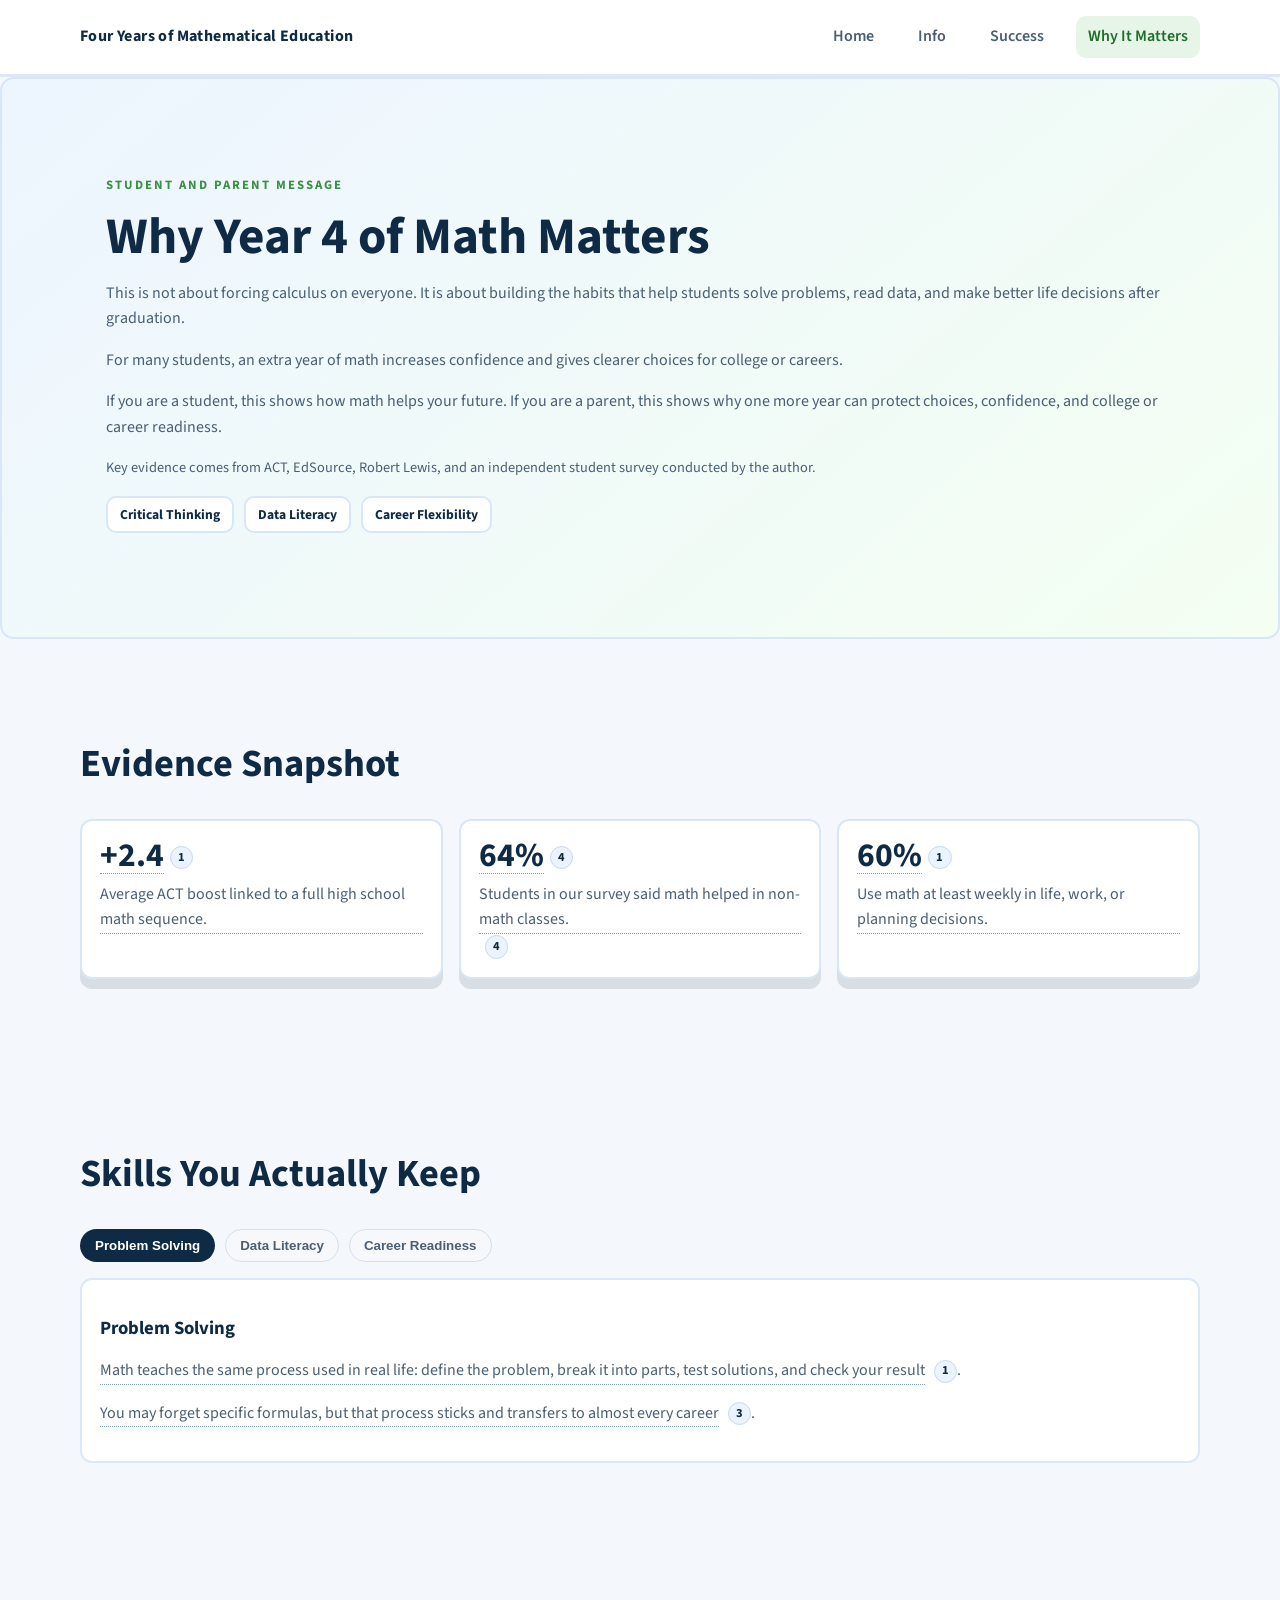
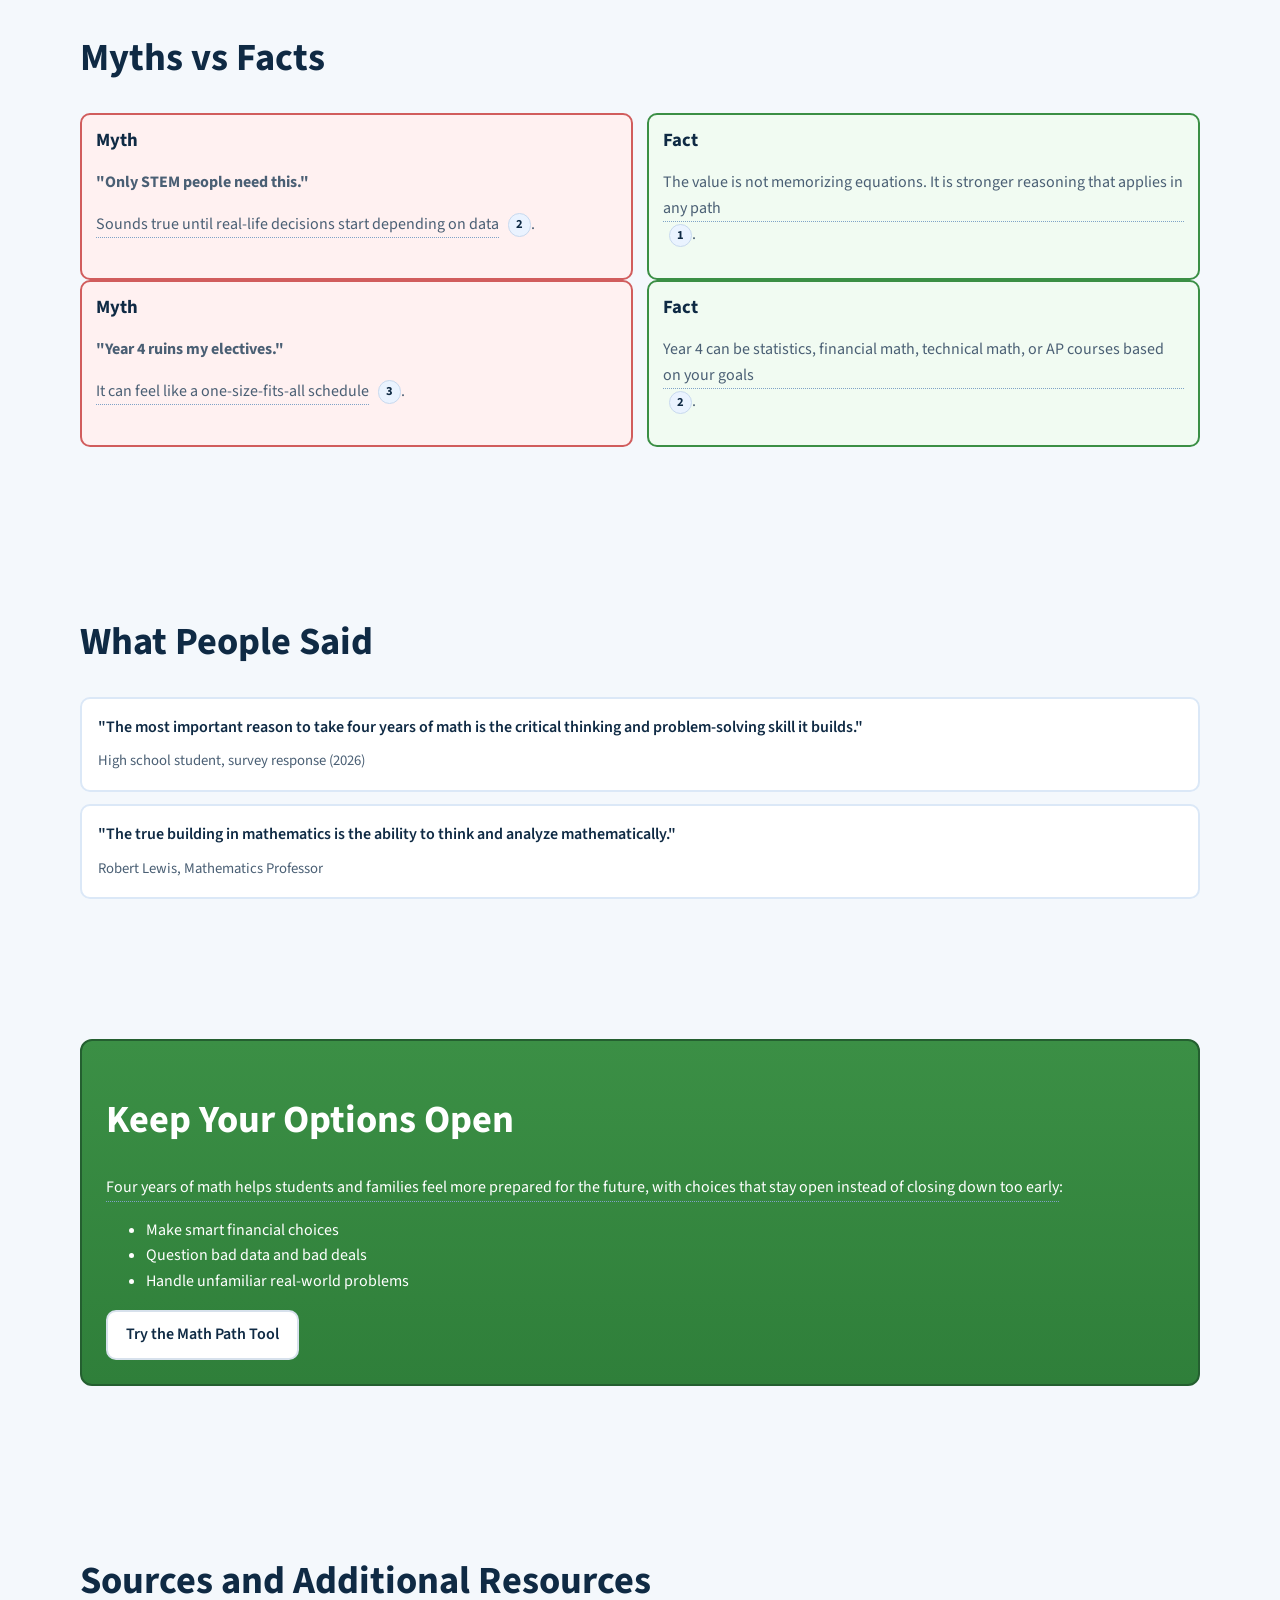
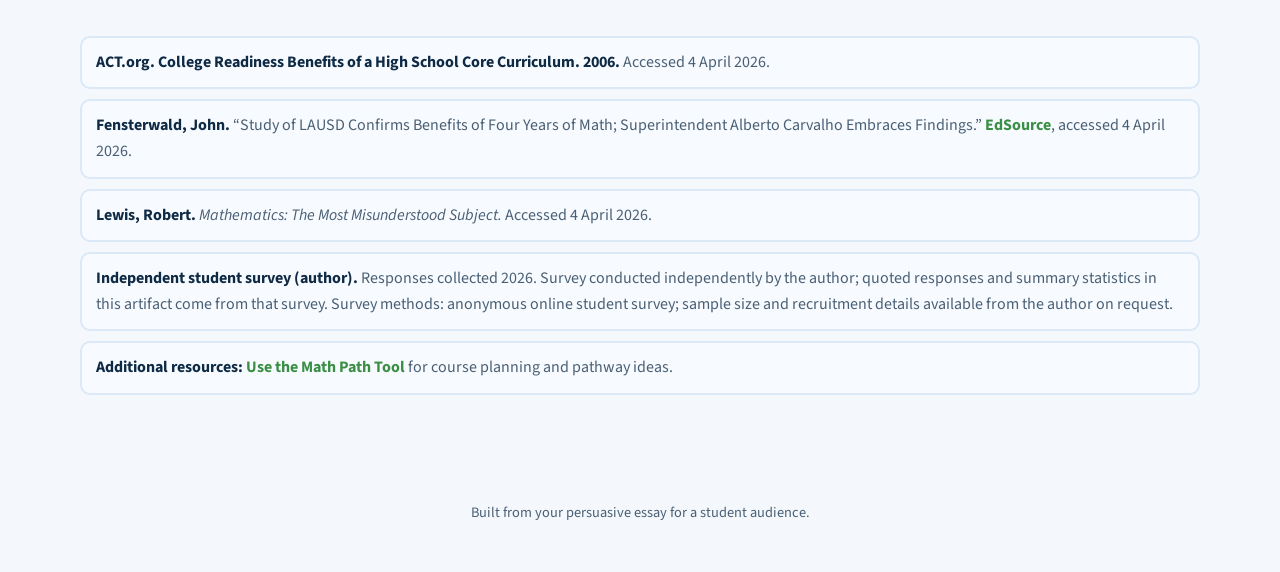
==== persuasive-artifact.html @ ae906645 "Implement GeoGebra geometry, questionnaire overhaul, students/info updates, prebuilt paths" ====
<!DOCTYPE html>
<html lang="en">
  <head>
    <meta charset="UTF-8" />
    <meta name="viewport" content="width=device-width, initial-scale=1.0" />
    <title>Why Your 4th Year of Math Actually Matters | Four Years of Math</title>
    <link rel="preconnect" href="https://fonts.googleapis.com" />
    <link rel="preconnect" href="https://fonts.gstatic.com" crossorigin />
    <link
      href="https://fonts.googleapis.com/css2?family=Source+Sans+3:wght@400;600;700&display=swap"
      rel="stylesheet"
    />
    <link rel="stylesheet" href="assets/style.css" />
    <style>
      .why-hero {
        position: relative;
      }

      .why-hero::before {
        content: "";
        position: absolute;
        inset: 0;
        background: linear-gradient(140deg, #edf5ff, #f4fff2);
        border: 2px solid #d8e6f7;
        border-radius: 14px;
        z-index: -1;
      }

      .why-hero .container {
        padding: 26px;
      }

      .pill-row {
        display: flex;
        flex-wrap: wrap;
        gap: 10px;
        margin-top: 14px;
      }

      .pill {
        display: inline-flex;
        padding: 6px 12px;
        font-weight: 700;
        border-radius: 10px;
        border: 2px solid #d8e6f7;
        background: #ffffff;
        color: var(--navy);
        font-size: 0.85rem;
      }

      .inline-cite {
        display: inline-flex;
        align-items: center;
        justify-content: center;
        min-width: 1.45rem;
        height: 1.45rem;
        margin-left: 6px;
        padding: 0 6px;
        border-radius: 999px;
        background: #eaf3ff;
        border: 1px solid #c8d9ee;
        color: var(--navy);
        font-size: 0.78rem;
        font-weight: 700;
        vertical-align: middle;
      }

      .inline-cite a {
        color: inherit;
        text-decoration: none;
      }

      .source-note {
        margin-top: 8px;
        font-size: 0.9rem;
        color: var(--slate);
      }

      .source-hover {
        position: relative;
        display: inline-block;
        border-bottom: 1px dotted #7fa3c7;
        cursor: help;
      }

      .source-hover:focus-visible {
        outline: 2px solid #9bc1e8;
        outline-offset: 2px;
        border-bottom-color: transparent;
      }

      .source-hover:hover::after,
      .source-hover:focus-visible::after {
        content: attr(data-source-note);
        position: absolute;
        left: 0;
        top: calc(100% + 10px);
        z-index: 5;
        min-width: 220px;
        max-width: 300px;
        padding: 10px 12px;
        border-radius: 10px;
        background: #ffffff;
        border: 2px solid #dbe8f7;
        color: var(--navy);
        box-shadow: 0 14px 28px rgba(15, 42, 68, 0.16);
        font-size: 0.84rem;
        line-height: 1.45;
        white-space: normal;
      }

      .source-hover:hover::before,
      .source-hover:focus-visible::before {
        content: "";
        position: absolute;
        left: 14px;
        top: calc(100% + 4px);
        border: 6px solid transparent;
        border-bottom-color: #dbe8f7;
      }

      .proof-grid {
        display: grid;
        grid-template-columns: repeat(auto-fit, minmax(220px, 1fr));
        gap: 16px;
      }

      .proof-card {
        background: white;
        border: 2px solid #d8e6f7;
        border-radius: 12px;
        padding: 18px;
        box-shadow: var(--shadow);
      }

      .proof-card strong {
        display: block;
        font-size: 2.1rem;
        color: var(--navy);
        line-height: 1;
        margin-bottom: 8px;
      }

      .proof-card p {
        margin-bottom: 0;
      }

      .tab-buttons {
        margin-top: 10px;
      }

      .tab-panel {
        display: none;
        border: 2px solid #dbe8f7;
        border-radius: 12px;
        background: #ffffff;
        padding: 18px;
      }

      .tab-panel.active {
        display: block;
      }

      .career-grid {
        display: grid;
        grid-template-columns: repeat(auto-fit, minmax(220px, 1fr));
        gap: 14px;
      }

      .career-box {
        border: 2px solid #dbe8f7;
        border-radius: 10px;
        background: #f7fbff;
        padding: 14px;
      }

      .career-box h4 {
        margin: 0 0 8px;
        color: var(--navy);
      }

      .myth-fact-grid {
        display: grid;
        grid-template-columns: 1fr 1fr;
        gap: 14px;
      }

      .myth-card,
      .fact-card {
        border-radius: 10px;
        padding: 14px;
        border: 2px solid;
      }

      .myth-card {
        border-color: #d15d5d;
        background: #fff1f1;
      }

      .fact-card {
        border-color: #3b8f45;
        background: #f1fbf2;
      }

      .myth-card h3,
      .fact-card h3 {
        margin-top: 0;
      }

      .quote-wall {
        display: grid;
        gap: 12px;
      }

      .quote-box {
        border: 2px solid #dbe8f7;
        border-radius: 10px;
        background: #ffffff;
        padding: 16px;
      }

      .quote-box blockquote {
        margin: 0 0 8px;
        color: var(--navy);
        font-weight: 600;
      }

      .quote-box cite {
        color: var(--slate);
        font-style: normal;
        font-size: 0.92rem;
      }

      .cta-panel {
        border: 2px solid #245f30;
        background: linear-gradient(180deg, #3b8f45, #2f7f3a);
        border-radius: 12px;
        color: white;
        padding: 24px;
      }

      .cta-panel h2,
      .cta-panel p,
      .cta-panel li {
        color: white;
      }

      .sources-list {
        display: grid;
        gap: 10px;
      }

      .source-row {
        border: 2px solid #dbe8f7;
        border-radius: 10px;
        background: #f7fbff;
        padding: 12px 14px;
        color: var(--slate);
      }

      .source-row strong {
        color: var(--navy);
      }

      .source-row a {
        color: var(--forest);
        font-weight: 700;
      }

      @media (max-width: 820px) {
        .myth-fact-grid {
          grid-template-columns: 1fr;
        }
      }
    </style>
  </head>
  <body>
    <nav class="nav">
      <div class="container nav-inner">
        <div class="brand">Four Years of Mathematical Education</div>
        <div class="nav-links" aria-label="Primary">
          <a href="index.html">Home</a>
          <a href="students.html">Info</a>
          <a href="success.html">Success</a>
          <a href="persuasive-artifact.html" aria-current="page">Why It Matters</a>
        </div>
      </div>
    </nav>

    <header class="hero why-hero">
      <div class="container">
        <div class="eyebrow">Student and Parent Message</div>
        <h1>Why Year 4 of Math Matters</h1>
        <p>
          This is not about forcing calculus on everyone. It is about building the habits that help students solve problems, read data, and make better life decisions after graduation.
        </p>
        <p>
          For many students, an extra year of math increases confidence and gives clearer choices for college or careers.
        </p>
        <p>
          If you are a student, this shows how math helps your future. If you are a parent, this shows why one more year can protect choices, confidence, and college or career readiness.
        </p>
        <p class="source-note">
          Key evidence comes from ACT, EdSource, Robert Lewis, and an independent student survey conducted by the author.
        </p>
        <div class="pill-row">
          <span class="pill">Critical Thinking</span>
          <span class="pill">Data Literacy</span>
          <span class="pill">Career Flexibility</span>
        </div>
      </div>
    </header>

    <section class="section">
      <div class="container">
        <h2>Evidence Snapshot</h2>
        <div class="proof-grid">
          <article class="proof-card">
            <strong><span class="source-hover" tabindex="0" data-source-note="ACT.org says a full core curriculum is linked to stronger readiness outcomes.">+2.4</span><span class="inline-cite"><a href="#source-act">1</a></span></strong>
            <p><span class="source-hover" tabindex="0" data-source-note="ACT.org reports an average ACT gain linked to completing the full math sequence.">Average ACT boost linked to a full high school math sequence.</span></p>
          </article>
          <article class="proof-card">
            <strong><span class="source-hover" tabindex="0" data-source-note="Survey results and Lewis’s argument both support math as a transferable skill.">64%</span><span class="inline-cite"><a href="#source-survey">4</a></span></strong>
            <p><span class="source-hover" tabindex="0" data-source-note="Survey responses show students noticing math in classes beyond math itself.">Students in our survey said math helped in non-math classes.</span> <span class="inline-cite"><a href="#source-survey">4</a></span></p>
          </article>
          <article class="proof-card">
            <strong><span class="source-hover" tabindex="0" data-source-note="ACT research and the EdSource study both point to regular real-world use of math.">60%</span><span class="inline-cite"><a href="#source-act">1</a></span></strong>
            <p><span class="source-hover" tabindex="0" data-source-note="Math shows up weekly in life, work, and planning decisions.">Use math at least weekly in life, work, or planning decisions.</span></p>
          </article>
        </div>
      </div>
    </section>

    <section class="section">
      <div class="container">
        <h2>Skills You Actually Keep</h2>
        <div class="tab-buttons" role="tablist" aria-label="Skill tabs">
          <button type="button" class="active" data-why-tab="thinking">Problem Solving</button>
          <button type="button" data-why-tab="data">Data Literacy</button>
          <button type="button" data-why-tab="career">Career Readiness</button>
        </div>

        <div class="tab-panel active" data-why-panel="thinking">
          <h3>Problem Solving</h3>
          <p>
            <span class="source-hover" tabindex="0" data-source-note="ACT’s readiness research supports math as practice for problem solving and decision-making.">Math teaches the same process used in real life: define the problem, break it into parts, test solutions, and check your result</span> <span class="inline-cite"><a href="#source-act">1</a></span>.
          </p>
          <p>
            <span class="source-hover" tabindex="0" data-source-note="Lewis emphasizes reasoning over memorization, which is why the process matters long-term.">You may forget specific formulas, but that process sticks and transfers to almost every career</span> <span class="inline-cite"><a href="#source-lewis">3</a></span>.
          </p>
        </div>

        <div class="tab-panel" data-why-panel="data">
          <h3>Data Literacy</h3>
          <p>
            <span class="source-hover" tabindex="0" data-source-note="The EdSource report on LAUSD points to stronger readiness when students complete four years of math.">Graphs, percentages, and trends show up everywhere. Four years of math helps you spot bad claims before they cost you money or time</span> <span class="inline-cite"><a href="#source-fensterwald">2</a></span>.
          </p>
          <ul>
            <li>Catch misleading charts</li>
            <li>Understand interest and loans</li>
            <li>Compare options with evidence</li>
          </ul>
        </div>

        <div class="tab-panel" data-why-panel="career">
          <h3>Career Readiness</h3>
          <div class="career-grid">
            <article class="career-box">
              <h4>Business</h4>
              <p><span class="source-hover" tabindex="0" data-source-note="ACT’s readiness work ties core math to practical decision-making skills.">Budgets, margins, and risk decisions all need math thinking</span> <span class="inline-cite"><a href="#source-act">1</a></span>.</p>
            </article>
            <article class="career-box">
              <h4>Healthcare</h4>
              <p><span class="source-hover" tabindex="0" data-source-note="Lewis argues that mathematical reasoning matters in everyday and professional settings.">Data interpretation and dosage math affect real outcomes</span> <span class="inline-cite"><a href="#source-lewis">3</a></span>.</p>
            </article>
            <article class="career-box">
              <h4>Trades</h4>
              <p><span class="source-hover" tabindex="0" data-source-note="The LAUSD study highlights applied math as useful for future readiness and flexibility.">Measurements, estimates, and planning drive quality work</span> <span class="inline-cite"><a href="#source-fensterwald">2</a></span>.</p>
            </article>
            <article class="career-box">
              <h4>Creative Fields</h4>
              <p><span class="source-hover" tabindex="0" data-source-note="Lewis’s argument also supports math as a tool for noticing patterns and structure.">Proportion, structure, and pattern are everywhere in design</span> <span class="inline-cite"><a href="#source-lewis">3</a></span>.</p>
            </article>
          </div>
        </div>
      </div>
    </section>

    <section class="section">
      <div class="container">
        <h2>Myths vs Facts</h2>
        <div class="myth-fact-grid">
          <article class="myth-card">
            <h3>Myth</h3>
            <p><strong>"Only STEM people need this."</strong></p>
            <p><span class="source-hover" tabindex="0" data-source-note="Students and families use data in everyday choices, not just STEM courses.">Sounds true until real-life decisions start depending on data</span> <span class="inline-cite"><a href="#source-fensterwald">2</a></span>.</p>
          </article>
          <article class="fact-card">
            <h3>Fact</h3>
            <p><span class="source-hover" tabindex="0" data-source-note="ACT links core coursework to readiness beyond a single class or subject.">The value is not memorizing equations. It is stronger reasoning that applies in any path</span> <span class="inline-cite"><a href="#source-act">1</a></span>.</p>
          </article>
        </div>
        <div class="myth-fact-grid">
          <article class="myth-card">
            <h3>Myth</h3>
            <p><strong>"Year 4 ruins my electives."</strong></p>
            <p><span class="source-hover" tabindex="0" data-source-note="A flexible fourth year can be built around the student, not against the student.">It can feel like a one-size-fits-all schedule</span> <span class="inline-cite"><a href="#source-lewis">3</a></span>.</p>
          </article>
          <article class="fact-card">
            <h3>Fact</h3>
            <p><span class="source-hover" tabindex="0" data-source-note="The EdSource article describes flexible four-year math options and student readiness benefits.">Year 4 can be statistics, financial math, technical math, or AP courses based on your goals</span> <span class="inline-cite"><a href="#source-fensterwald">2</a></span>.</p>
          </article>
        </div>
      </div>
    </section>

    <section class="section">
      <div class="container">
        <h2>What People Said</h2>
        <div class="quote-wall">
          <article class="quote-box">
            <blockquote>
              "The most important reason to take four years of math is the critical thinking and problem-solving skill it builds."
            </blockquote>
            <cite>High school student, survey response (2026)</cite>
          </article>
          <article class="quote-box">
            <blockquote>
              "The true building in mathematics is the ability to think and analyze mathematically."
            </blockquote>
            <cite>Robert Lewis, Mathematics Professor</cite>
          </article>
        </div>
      </div>
    </section>

    <section class="section">
      <div class="container">
        <div class="cta-panel">
          <h2>Keep Your Options Open</h2>
          <p><span class="source-hover" tabindex="0" data-source-note="Students and families want future options to stay open, not shrink too early.">Four years of math helps students and families feel more prepared for the future, with choices that stay open instead of closing down too early</span>:</p>
          <ul>
            <li>Make smart financial choices</li>
            <li>Question bad data and bad deals</li>
            <li>Handle unfamiliar real-world problems</li>
          </ul>
          <a class="button secondary" href="success.html">Try the Math Path Tool</a>
        </div>
      </div>
    </section>

    <section class="section">
      <div class="container">
        <h2>Sources and Additional Resources</h2>
        <div class="sources-list">
          <div class="source-row" id="source-act">
            <strong>ACT.org. College Readiness Benefits of a High School Core Curriculum. 2006.</strong> Accessed 4 April 2026.
          </div>
          <div class="source-row" id="source-fensterwald">
            <strong>Fensterwald, John.</strong> “Study of LAUSD Confirms Benefits of Four Years of Math; Superintendent Alberto Carvalho Embraces Findings.”
            <a href="https://edsource.org/2023/study-of-lausd-confirms-benefits-of-4-years-of-math-supt-carvalho-embraces-findings/685256" target="_blank" rel="noreferrer">EdSource</a>, accessed 4 April 2026.
          </div>
          <div class="source-row" id="source-lewis">
            <strong>Lewis, Robert.</strong> <em>Mathematics: The Most Misunderstood Subject.</em> Accessed 4 April 2026.
          </div>
          <div class="source-row" id="source-survey">
            <strong>Independent student survey (author).</strong> Responses collected 2026. Survey conducted independently by the author; quoted responses and summary statistics in this artifact come from that survey. Survey methods: anonymous online student survey; sample size and recruitment details available from the author on request.
          </div>
          <div class="source-row">
            <strong>Additional resources:</strong> <a href="success.html">Use the Math Path Tool</a> for course planning and pathway ideas.
          </div>
        </div>
      </div>
    </section>

    <footer>
      <div class="container">Built from your persuasive essay for a student audience.</div>
    </footer>

    <script>
      const whyTabButtons = Array.from(document.querySelectorAll("[data-why-tab]"));
      const whyTabPanels = Array.from(document.querySelectorAll("[data-why-panel]"));

      function setWhyTab(tabName) {
        whyTabButtons.forEach((button) => {
          button.classList.toggle("active", button.dataset.whyTab === tabName);
        });

        whyTabPanels.forEach((panel) => {
          panel.classList.toggle("active", panel.dataset.whyPanel === tabName);
        });
      }

      whyTabButtons.forEach((button) => {
        button.addEventListener("click", () => {
          setWhyTab(button.dataset.whyTab);
        });
      });
    </script>
  </body>
</html>
---- assets/style.css ----
:root {
  --navy: #0f2a44;
  --slate: #4a5f74;
  --forest: #3b8f45;
  --mist: #eef4fa;
  --paper: #ffffff;
  --ink: #0b1b2b;
  --shadow: 0 10px 0 rgba(15, 42, 68, 0.12);
  --radius: 12px;
}

* {
  box-sizing: border-box;
}

body {
  margin: 0;
  font-family: "Source Sans 3", "Noto Sans", "Segoe UI", sans-serif;
  color: var(--ink);
  background: #f4f8fc;
  line-height: 1.6;
}

a {
  color: inherit;
  text-decoration: none;
}

img {
  max-width: 100%;
  display: block;
}

.container {
  width: min(1120px, 92vw);
  margin: 0 auto;
}

.nav {
  position: sticky;
  top: 0;
  z-index: 20;
  background: #ffffff;
  border-bottom: 3px solid #dbe8f7;
}

.nav-inner {
  display: flex;
  align-items: center;
  justify-content: space-between;
  padding: 16px 0;
}

.brand {
  font-weight: 700;
  letter-spacing: 0.4px;
  color: var(--navy);
}

.nav-links {
  display: flex;
  gap: 20px;
  font-weight: 600;
  color: var(--slate);
}

.nav-links a {
  padding: 8px 12px;
  border-radius: 10px;
  transition: all 0.2s ease;
}

.nav-links a:hover,
.nav-links a:focus {
  background: #eaf3ff;
  color: var(--navy);
}

.nav-links a[aria-current="page"] {
  background: #e6f5e8;
  color: #1f6d2a;
}

.hero {
  padding: 72px 0 80px;
}

.skip-link {
  position: absolute;
  left: -999px;
  top: auto;
  width: 1px;
  height: 1px;
  overflow: hidden;
}
.skip-link:focus {
  left: 12px;
  top: 12px;
  width: auto;
  height: auto;
  padding: 8px 12px;
  background: white;
  border: 2px solid #dbe8f7;
  border-radius: 8px;
  z-index: 40;
}

.hero-grid {
  display: grid;
  grid-template-columns: repeat(auto-fit, minmax(280px, 1fr));
  gap: 32px;
  align-items: center;
}

.eyebrow {
  text-transform: uppercase;
  letter-spacing: 2px;
  font-size: 0.8rem;
  color: var(--forest);
  font-weight: 700;
}

h1, h2, h3 {
  color: var(--navy);
  line-height: 1.2;
}

h1 {
  font-size: clamp(2.4rem, 4vw, 3.4rem);
  margin: 12px 0;
}

h2 {
  font-size: clamp(1.9rem, 3vw, 2.6rem);
}

p {
  margin: 0 0 16px;
  color: var(--slate);
}

.card {
  background: var(--paper);
  border-radius: var(--radius);
  border: 2px solid #dbe8f7;
  box-shadow: var(--shadow);
  padding: 24px;
}

.flow-builder {
  display: grid;
  gap: 22px;
}

.flow-header {
  display: grid;
  grid-template-columns: minmax(0, 1fr) minmax(240px, 300px);
  gap: 20px;
  align-items: start;
}

.flow-chip {
  background: linear-gradient(135deg, #0f2a44, #1a4c78);
  color: white;
  border-radius: 18px;
  padding: 18px;
  display: grid;
  gap: 8px;
}

.flow-chip span {
  text-transform: uppercase;
  letter-spacing: 1.5px;
  font-size: 0.75rem;
  opacity: 0.85;
}

.flow-controls {
  display: grid;
  gap: 20px;
}

.flow-controls h3 {
  margin-bottom: 10px;
}

.problem-grid {
  display: grid;
  grid-template-columns: repeat(auto-fit, minmax(170px, 1fr));
  gap: 12px;
}

.problem-card {
  text-align: left;
  border: 2px solid #dfe8f2;
  background: #f8fbff;
  border-radius: 12px;
  padding: 16px;
  cursor: pointer;
  transition: transform 0.2s ease, box-shadow 0.2s ease, border-color 0.2s ease;
  display: grid;
  gap: 8px;
}

.problem-card:hover,
.problem-card.active {
  transform: translateY(-1px);
  border-color: #9bc1e8;
  box-shadow: var(--shadow);
  background: white;
}

.problem-tag {
  display: inline-flex;
  width: fit-content;
  align-items: center;
  padding: 4px 10px;
  border-radius: 999px;
  font-size: 0.75rem;
  font-weight: 700;
  text-transform: uppercase;
  letter-spacing: 1px;
  background: #e8f1fb;
  color: var(--navy);
}

.problem-card strong {
  color: var(--navy);
  font-size: 1rem;
}

.problem-card p {
  margin: 0;
  font-size: 0.92rem;
}

.flow-map {
  display: grid;
  gap: 10px;
  padding-top: 6px;
}

.flow-node {
  position: relative;
  background: #f8fbff;
  border: 2px solid #dfe8f2;
  border-radius: 12px;
  padding: 18px 20px;
  box-shadow: none;
}

.flow-node::after {
  content: "";
  position: absolute;
  left: 28px;
  bottom: -14px;
  width: 2px;
  height: 14px;
  background: #cad6e3;
}

.flow-end::after,
.flow-start::before {
  display: none;
}

.flow-start {
  background: linear-gradient(135deg, #eef4fa, #ffffff);
}

.flow-end {
  background: linear-gradient(135deg, #edf5ef, #ffffff);
}

.flow-label {
  display: inline-flex;
  align-items: center;
  gap: 8px;
  margin-bottom: 8px;
  font-size: 0.78rem;
  text-transform: uppercase;
  letter-spacing: 1.4px;
  font-weight: 700;
  color: var(--forest);
}

.flow-connector {
  width: 2px;
  height: 18px;
  background: #cad6e3;
  margin-left: 28px;
}

.flow-outcome {
  display: grid;
  grid-template-columns: minmax(0, 1fr) auto;
  gap: 18px;
  align-items: center;
  background: #f8fbff;
  border: 2px solid #dfe8f2;
  border-radius: 12px;
  padding: 18px 20px;
}

.flow-badge {
  min-width: 110px;
  border-radius: 10px;
  background: white;
  border: 2px solid #dfe8f2;
  padding: 14px 16px;
  text-align: center;
  box-shadow: var(--shadow);
}

.flow-badge strong {
  display: block;
  font-size: 2rem;
  line-height: 1;
  color: var(--navy);
}

.flow-badge span {
  color: var(--slate);
  font-weight: 600;
}

.flow-node.is-active {
  border-color: rgba(47, 111, 78, 0.35);
  box-shadow: 0 0 0 3px rgba(47, 111, 78, 0.08);
}

.flow-node.is-locked {
  opacity: 0.42;
  filter: grayscale(0.15);
}

.journey {
  display: grid;
  grid-template-columns: repeat(auto-fit, minmax(260px, 1fr));
  gap: 24px;
}

.stepper {
  display: flex;
  flex-wrap: wrap;
  gap: 10px;
  margin: 16px 0;
}

.stepper button {
  border: 2px solid #d6dee8;
  background: #f7fbff;
  color: var(--slate);
  padding: 8px 14px;
  border-radius: 10px;
  cursor: pointer;
  transition: all 0.2s ease;
  font-weight: 600;
}

.stepper button.active,
.stepper button:hover {
  background: var(--forest);
  color: white;
  border-color: #2f7f3a;
}

.journey-panel {
  background: #f8fafc;
  border-radius: 14px;
  padding: 16px;
  border: 1px solid #e2e8f0;
}

.slider-card {
  display: grid;
  gap: 16px;
  background: #f8fafc;
  border-radius: 14px;
  padding: 18px;
  border: 1px solid #e2e8f0;
}

.range-input {
  width: 100%;
}

.range-output {
  font-size: 1.6rem;
  font-weight: 700;
  color: var(--navy);
}

.button-group {
  display: flex;
  flex-wrap: wrap;
  gap: 12px;
  margin-top: 20px;
}

.button {
  display: inline-flex;
  align-items: center;
  gap: 8px;
  padding: 10px 18px;
  border-radius: 10px;
  border: 2px solid #2f7f3a;
  background: linear-gradient(180deg, #49a956, #3b8f45);
  color: white;
  font-weight: 600;
  box-shadow: 0 5px 0 #2f7f3a;
  transition: transform 0.2s ease, box-shadow 0.2s ease;
}

.button:hover,
.button:focus {
  transform: translateY(1px);
  box-shadow: 0 3px 0 #2f7f3a;
}

.button.secondary {
  background: var(--paper);
  color: var(--navy);
  border: 2px solid #d7e1ec;
  box-shadow: none;
}

.hero-contrast {
  display: grid;
  gap: 16px;
}

.hero-art {
  background: linear-gradient(130deg, #eaf2fb 0%, #ffffff 55%, #edf4f0 100%);
  border-radius: 14px;
  padding: 26px;
  border: 2px solid #d8e3f0;
  position: relative;
  overflow: hidden;
}

.hero-art::after {
  content: "";
  position: absolute;
  inset: -30% -10% auto auto;
  width: 180px;
  height: 180px;
  background: radial-gradient(circle, rgba(15, 42, 68, 0.18), transparent 70%);
}

.hero-art .chip {
  display: inline-flex;
  align-items: center;
  gap: 6px;
  padding: 6px 12px;
  border-radius: 999px;
  background: white;
  color: var(--navy);
  font-weight: 600;
  font-size: 0.85rem;
  box-shadow: var(--shadow);
  margin-bottom: 12px;
}

.hero-art .tile-stack {
  display: grid;
  gap: 14px;
}

.hero-art .tile {
  background: white;
  border-radius: 10px;
  padding: 16px;
  border: 2px solid #e2e8f0;
  display: grid;
  gap: 8px;
}

.tile-label {
  font-size: 0.8rem;
  text-transform: uppercase;
  letter-spacing: 1.5px;
  color: var(--forest);
  font-weight: 700;
}

.formula {
  font-family: "Source Code Pro", "Consolas", monospace;
  font-size: 1rem;
  color: var(--slate);
  background: #f0f4f8;
  padding: 16px;
  border-radius: 12px;
}

.solved {
  display: flex;
  flex-direction: column;
  gap: 12px;
}

.solved strong {
  font-size: 1.1rem;
  color: var(--navy);
}

.section {
  padding: 70px 0;
}

.grid-3 {
  display: grid;
  grid-template-columns: repeat(auto-fit, minmax(240px, 1fr));
  gap: 20px;
}

.audience-grid {
  display: grid;
  grid-template-columns: repeat(auto-fit, minmax(260px, 1fr));
  gap: 22px;
}

.audience-card {
  position: relative;
  padding: 26px;
  border-radius: var(--radius);
  background: white;
  border: 2px solid #e2e8f0;
  box-shadow: var(--shadow);
}

.audience-card h3 {
  margin-top: 8px;
}

.puzzle-card {
  display: grid;
  gap: 16px;
}

.puzzle-buttons {
  display: flex;
  flex-wrap: wrap;
  gap: 10px;
}

.puzzle-buttons button {
  border: 1px solid #d6dee8;
  background: #f6f8fb;
  color: var(--slate);
  padding: 8px 14px;
  border-radius: 999px;
  cursor: pointer;
  transition: all 0.2s ease;
  font-weight: 600;
}

.puzzle-buttons button.active,
.puzzle-buttons button:hover {
  background: var(--forest);
  color: white;
  border-color: transparent;
}

.badge {
  display: inline-flex;
  align-items: center;
  gap: 8px;
  padding: 6px 14px;
  border-radius: 999px;
  background: #e9f3ee;
  color: var(--forest);
  font-weight: 600;
  font-size: 0.9rem;
}

.stat {
  display: flex;
  align-items: baseline;
  gap: 10px;
}

.stat strong {
  font-size: 2.4rem;
  color: var(--navy);
}

.data-strip {
  display: grid;
  grid-template-columns: repeat(auto-fit, minmax(220px, 1fr));
  gap: 16px;
}

.data-card {
  background: white;
  border-radius: 10px;
  padding: 18px;
  border: 2px solid #e2e8f0;
  box-shadow: var(--shadow);
}

.career-buttons {
  display: flex;
  flex-wrap: wrap;
  gap: 10px;
  margin-bottom: 18px;
}

.career-buttons button {
  border: 2px solid #d6dee8;
  background: #f6fbff;
  color: var(--slate);
  padding: 8px 14px;
  border-radius: 10px;
  cursor: pointer;
  transition: all 0.2s ease;
  font-weight: 600;
}

.career-buttons button.active,
.career-buttons button:hover {
  background: var(--forest);
  color: white;
  border-color: #2f7f3a;
}

.highlight {
  border-left: 4px solid var(--forest);
  padding-left: 16px;
}

.logic-flow {
  display: grid;
  gap: 16px;
  counter-reset: logic;
}

.logic-node {
  background: white;
  border-radius: 14px;
  padding: 16px 18px 16px 54px;
  position: relative;
  border: 1px solid #e2e8f0;
  box-shadow: var(--shadow);
}

.logic-node::before {
  counter-increment: logic;
  content: counter(logic);
  position: absolute;
  left: 16px;
  top: 16px;
  width: 28px;
  height: 28px;
  border-radius: 50%;
  background: #e9f3ee;
  color: var(--forest);
  font-weight: 700;
  display: grid;
  place-items: center;
}

.act-meter {
  display: grid;
  gap: 12px;
}

.tab-buttons {
  display: flex;
  flex-wrap: wrap;
  gap: 10px;
  margin-bottom: 16px;
}

.tab-buttons button {
  border: 1px solid #d6dee8;
  background: #f6f8fb;
  color: var(--slate);
  padding: 8px 14px;
  border-radius: 999px;
  cursor: pointer;
  transition: all 0.2s ease;
  font-weight: 600;
}

.tab-buttons button.active,
.tab-buttons button:hover {
  background: var(--navy);
  color: white;
  border-color: transparent;
}

.tab-panel ul {
  margin: 0;
  padding-left: 18px;
  color: var(--slate);
}

.calculator {
  display: grid;
  gap: 12px;
}

.calc-grid {
  display: grid;
  grid-template-columns: repeat(auto-fit, minmax(160px, 1fr));
  gap: 12px;
}

.calc-grid label {
  display: grid;
  gap: 6px;
  font-weight: 600;
  color: var(--slate);
}

.calc-grid input {
  border-radius: 10px;
  border: 1px solid #d6dee8;
  padding: 10px 12px;
  font-size: 1rem;
  font-family: inherit;
}

.calc-grid select {
  border-radius: 10px;
  border: 1px solid #d6dee8;
  padding: 10px 12px;
  font-size: 1rem;
  font-family: inherit;
  background: white;
}

.grocery-aisle {
  display: grid;
  gap: 12px;
}

.budget-meter {
  height: 14px;
  border-radius: 999px;
  background: #e6edf6;
  overflow: hidden;
  border: 1px solid #d8e3f0;
}

.budget-meter-fill {
  height: 100%;
  width: 0;
  background: linear-gradient(90deg, #2f6f4e, #7aa77d);
  transition: width 0.2s ease, background 0.2s ease;
}

.budget-meter-fill[data-state="over"] {
  background: linear-gradient(90deg, #9a3b3b, #c76b6b);
}

.budget-summary {
  color: var(--slate);
  font-size: 0.95rem;
}

.grocery-item {
  border: 1px solid #dbe4ee;
  border-radius: 14px;
  background: linear-gradient(180deg, #ffffff, #f7f9fc);
  padding: 14px;
  display: grid;
  gap: 12px;
}

.grocery-header {
  display: flex;
  justify-content: space-between;
  gap: 10px;
  align-items: baseline;
  flex-wrap: wrap;
}

.grocery-header strong {
  color: var(--navy);
}

.grocery-header span,
.source-note {
  color: var(--slate);
  font-size: 0.95rem;
}

.grocery-grid {
  grid-template-columns: repeat(auto-fit, minmax(160px, 1fr));
}

.subscription-list {
  display: grid;
  gap: 10px;
}

.subscription-row {
  display: grid;
  grid-template-columns: minmax(0, 1fr) 120px;
  gap: 12px;
  align-items: center;
  color: var(--slate);
  font-weight: 600;
}

.subscription-row span {
  color: var(--navy);
}

.subscription-row input {
  width: 100%;
}

.geometry-shell {
  display: grid;
  gap: 12px;
  padding: 18px;
  border: 1px solid #d7e0ea;
  border-radius: 18px;
  background: #ffffff;
  box-shadow: 0 1px 2px rgba(15, 23, 42, 0.04), 0 12px 32px rgba(15, 23, 42, 0.04);
}

.geometry-toolbar {
  display: flex;
  justify-content: space-between;
  align-items: flex-start;
  gap: 12px;
  flex-wrap: wrap;
}

.geometry-toolbar strong {
  display: block;
  font-size: 1.02rem;
  color: #202124;
}

.geometry-note {
  margin: 4px 0 0;
  color: #5f6368;
  font-size: 0.94rem;
}

.geometry-reference {
  color: #1a73e8;
  text-decoration: none;
  font-weight: 600;
  font-size: 0.95rem;
}

.geometry-reference:hover,
.geometry-reference:focus-visible {
  text-decoration: underline;
}

.geometry-formula {
  border: 1px solid #dadce0;
  border-radius: 14px;
  background: #f8f9fa;
  color: #3c4043;
  padding: 12px 14px;
  font-weight: 600;
}

.geometry-result {
  border-left: 4px solid #1a73e8;
  background: #f8f9fa;
  border-radius: 12px;
  padding: 12px 14px;
  color: #202124;
  font-weight: 600;
}

.geometry-layout {
  display: grid;
  gap: 14px;
}

.geometry-controls {
  align-items: end;
}

.geometry-preview-frame {
  border: 1px solid #dadce0;
  border-radius: 16px;
  background: linear-gradient(180deg, #ffffff, #f8f9fa);
  padding: 18px;
  min-height: 180px;
}

.shape-preview {
  position: relative;
  width: min(100%, 280px);
  height: 150px;
  margin: 0 auto;
}

.shape-control {
  position: absolute;
  display: grid;
  gap: 4px;
  justify-items: center;
  font-size: 0.76rem;
  color: #5f6368;
}

.shape-control span {
  background: rgba(255, 255, 255, 0.98);
  border: 1px solid #dadce0;
  border-radius: 999px;
  padding: 2px 7px;
}

.shape-control input {
  width: 88px;
  border-radius: 999px;
  border: 1px solid #cfd4da;
  padding: 6px 8px;
  font-size: 0.85rem;
  text-align: center;
  background: white;
}

.shape-rectangle {
  border: 4px solid #50739d;
  border-radius: 12px;
}

.shape-square {
  width: 150px;
  height: 150px;
  border: 4px solid #50739d;
  border-radius: 16px;
}

.shape-circle {
  width: 150px;
  height: 150px;
  border: 4px solid #50739d;
  border-radius: 50%;
}

.shape-triangle {
  width: 0;
  height: 0;
  border-left: 78px solid transparent;
  border-right: 78px solid transparent;
  border-bottom: 135px solid #50739d;
}

.shape-label {
  position: absolute;
  background: rgba(255, 255, 255, 0.95);
  border: 1px solid #d7e0ea;
  border-radius: 999px;
  padding: 3px 8px;
  font-size: 0.78rem;
  color: var(--slate);
}

.shape-top {
  top: -12px;
  left: 50%;
  transform: translateX(-50%);
}

.shape-bottom {
  bottom: -12px;
  left: 50%;
  transform: translateX(-50%);
}

.shape-left {
  left: -10px;
  top: 50%;
  transform: translateY(-50%);
}

.shape-right {
  right: -10px;
  top: 50%;
  transform: translateY(-50%);
}

.shape-side-a {
  left: 14px;
  top: 34px;
}

.shape-side-b {
  right: 14px;
  top: 34px;
}

.shape-center {
  top: 50%;
  left: 50%;
  transform: translate(-50%, -50%);
}

.shape-angle-a {
  top: 6px;
  left: 16px;
}

.shape-angle-b {
  top: 6px;
  right: 16px;
}

.shape-angle-c {
  bottom: 26px;
  left: 50%;
  transform: translateX(-50%);
}

.shape-base {
  bottom: -12px;
  left: 50%;
  transform: translateX(-50%);
}

.stat-strip {
  display: grid;
  grid-template-columns: repeat(auto-fit, minmax(120px, 1fr));
  gap: 10px;
}

.stat-strip div {
  border-radius: 12px;
  border: 1px solid #e1e7ef;
  background: #f8fbfe;
  padding: 10px 12px;
  display: grid;
  gap: 4px;
}

.stat-strip strong {
  color: var(--navy);
  font-size: 1.05rem;
}

.stat-strip span {
  color: var(--slate);
  font-size: 0.9rem;
}

.geometry-help {
  color: var(--slate);
  font-size: 0.95rem;
}

.calc-output {
  background: #f8fafc;
  border-radius: 12px;
  padding: 14px;
  border: 1px solid #e2e8f0;
  font-weight: 700;
  color: var(--navy);
}

.meter-bar {
  height: 14px;
  border-radius: 999px;
  background: #e1e7ef;
  overflow: hidden;
}

.meter-fill {
  height: 100%;
  width: 60%;
  background: linear-gradient(90deg, #2f6f4e, #4f8a64);
}

.callout {
  background: linear-gradient(120deg, #ecf4fc, #f7faf8);
  border-radius: var(--radius);
  padding: 22px;
  border: 1px solid #d8e3f0;
}

.split-card {
  display: grid;
  grid-template-columns: repeat(auto-fit, minmax(240px, 1fr));
  gap: 16px;
}

.split-item {
  background: white;
  border-radius: 14px;
  padding: 18px;
  border: 1px solid #e2e8f0;
}

.kpi-grid {
  display: grid;
  grid-template-columns: repeat(auto-fit, minmax(220px, 1fr));
  gap: 16px;
}

.kpi {
  background: white;
  padding: 18px;
  border-radius: 10px;
  border: 2px solid #e2e8f0;
  box-shadow: var(--shadow);
}

.kpi-visual {
  display: grid;
  gap: 14px;
}

.kpi-art {
  height: 88px;
  border-radius: 12px;
  border: 2px solid #dbe8f7;
  overflow: hidden;
  display: grid;
  align-items: end;
  padding: 14px;
  background: linear-gradient(145deg, #f5f9fd, #edf4fb);
}

.kpi-art span {
  display: block;
  border-radius: 999px 999px 6px 6px;
}

.kpi-art--sequence {
  grid-template-columns: repeat(4, 1fr);
  gap: 10px;
}

.kpi-art--sequence span:nth-child(1) {
  height: 32%;
  background: #d7e7f7;
}

.kpi-art--sequence span:nth-child(2) {
  height: 48%;
  background: #bcd5ef;
}

.kpi-art--sequence span:nth-child(3) {
  height: 68%;
  background: #8cb5df;
}

.kpi-art--sequence span:nth-child(4) {
  height: 84%;
  background: linear-gradient(180deg, #4f7eb5, #2f5f91);
}

.kpi-art--growth {
  grid-template-columns: repeat(4, 1fr);
  gap: 10px;
}

.kpi-art--growth span:nth-child(1) {
  height: 28%;
  background: #dff3e4;
}

.kpi-art--growth span:nth-child(2) {
  height: 50%;
  background: #bfe8c8;
}

.kpi-art--growth span:nth-child(3) {
  height: 64%;
  background: #90d2a0;
}

.kpi-art--growth span:nth-child(4) {
  height: 82%;
  background: linear-gradient(180deg, #4ba95f, #2f7f3a);
}

.kpi-art--options {
  grid-template-columns: repeat(3, 1fr);
  gap: 12px;
}

.kpi-art--options span:nth-child(1) {
  height: 60%;
  background: #d5e3f3;
}

.kpi-art--options span:nth-child(2) {
  height: 82%;
  background: #9dbce3;
}

.kpi-art--options span:nth-child(3) {
  height: 48%;
  background: #c8ead0;
}

.sources-list {
  display: grid;
  gap: 10px;
}

.source-row {
  border: 2px solid #dbe8f7;
  border-radius: 10px;
  background: #f7fbff;
  padding: 12px 14px;
  color: var(--slate);
}

.source-row strong {
  color: var(--navy);
}

.source-row a {
  color: var(--forest);
  font-weight: 700;
}

.timeline {
  display: grid;
  gap: 14px;
}

.timeline-step {
  background: white;
  padding: 16px 18px;
  border-radius: 10px;
  border: 2px solid #e2e8f0;
  box-shadow: var(--shadow);
}

.image-grid {
  display: grid;
  grid-template-columns: repeat(auto-fit, minmax(240px, 1fr));
  gap: 16px;
}

.image-card {
  border-radius: 16px;
  min-height: 180px;
  position: relative;
  overflow: hidden;
  color: white;
  display: flex;
  align-items: flex-end;
  padding: 16px;
  background: linear-gradient(140deg, #1f334a, #40607a);
}

.image-card span {
  font-weight: 600;
  text-shadow: 0 6px 18px rgba(0, 0, 0, 0.25);
}

.image-card.one {
  background: linear-gradient(140deg, #20364d, #3e5870);
}

.image-card.two {
  background: linear-gradient(140deg, #2f5b52, #3f7a66);
}

.image-card.three {
  background: linear-gradient(140deg, #2d3e63, #566d92);
}

.infographic {
  display: grid;
  gap: 20px;
}

.infographic-board {
  background: white;
  border-radius: 12px;
  padding: 26px;
  border: 2px solid #e2e8f0;
  box-shadow: var(--shadow);
}

.infographic-header {
  display: grid;
  grid-template-columns: minmax(0, 1fr) 48px minmax(0, 1fr);
  align-items: center;
  margin-bottom: 10px;
}

.infographic-header h3 {
  margin: 0;
}

.infographic-divider {
  width: 48px;
  height: 2px;
  background: #d9e3ef;
  justify-self: center;
}

.infographic-list {
  display: grid;
  gap: 12px;
}

.infographic-columns {
  display: grid;
  grid-template-columns: 1fr 1fr;
  gap: 18px;
}

.myth-column .myth-block,
.fact-column .fact-block {
  margin-bottom: 12px;
}

.infographic-row {
  display: grid;
  grid-template-columns: minmax(0, 1fr) 48px minmax(0, 1fr);
  gap: 18px;
  align-items: stretch;
}

.infographic-row::before {
  content: "";
  grid-column: 2;
  grid-row: 1;
  justify-self: center;
  width: 2px;
  height: 100%;
  background: #d9e3ef;
}

.myth-block,
.fact-block {
  background: #f8fafc;
  border-radius: 10px;
  padding: 16px 18px;
  border: 2px solid #e2e8f0;
  display: grid;
  gap: 10px;
  min-height: 100%;
}

.myth-block {
  border-left: 6px solid #c85a5a;
}

.fact-block {
  border-left: 6px solid var(--forest);
}

.fact-toggle {
  justify-self: start;
  border: 2px solid #cfe1d6;
  background: #eef7f1;
  color: var(--forest);
  padding: 8px 12px;
  border-radius: 999px;
  font: inherit;
  font-weight: 700;
  cursor: pointer;
  transition: all 0.2s ease;
}

.fact-toggle:hover {
  border-color: #9ec8ac;
  background: #e2f0e7;
}

.fact-toggle:focus-visible {
  outline: 2px solid var(--navy);
  outline-offset: 2px;
}

.fact-toggle[aria-expanded="true"] {
  background: var(--forest);
  border-color: #2f7f3a;
  color: white;
}

.fact-note {
  margin: 0;
  color: var(--slate);
  line-height: 1.55;
}

.row-index {
  width: 38px;
  height: 38px;
  border-radius: 50%;
  background: white;
  border: 2px solid #d9e3ef;
  color: var(--navy);
  font-weight: 700;
  display: grid;
  place-items: center;
  justify-self: center;
  align-self: center;
}

.myth {
  display: inline-flex;
  align-items: center;
  gap: 8px;
  padding: 4px 10px;
  border-radius: 999px;
  font-size: 0.8rem;
  font-weight: 700;
  text-transform: uppercase;
  letter-spacing: 1px;
  background: #fff3f3;
  color: #a53232;
}

.fact {
  display: inline-flex;
  align-items: center;
  gap: 8px;
  padding: 4px 10px;
  border-radius: 999px;
  font-size: 0.8rem;
  font-weight: 700;
  text-transform: uppercase;
  letter-spacing: 1px;
  background: #ecf6f1;
  color: var(--forest);
}

@media (max-width: 820px) {
  .infographic-header,
  .infographic-row,
  .infographic-columns {
    grid-template-columns: 1fr;
  }

  .infographic-row::before,
  .infographic-divider,
  .row-index {
    display: none;
  }

  .fact-toggle {
    justify-self: stretch;
    text-align: center;
  }
}

.toggle-group {
  display: flex;
  flex-wrap: wrap;
  gap: 10px;
  margin-bottom: 14px;
}

.toggle-group button {
  border: 2px solid #d6dee8;
  background: #f6fbff;
  color: var(--slate);
  padding: 8px 14px;
  border-radius: 10px;
  cursor: pointer;
  transition: all 0.2s ease;
  font-weight: 600;
}

.toggle-group button.active,
.toggle-group button:hover {
  background: var(--forest);
  color: white;
  border-color: #2f7f3a;
}

.course-checklist {
  display: grid;
  grid-template-columns: repeat(auto-fit, minmax(160px, 1fr));
  gap: 10px;
  margin-bottom: 14px;
}

.course-check {
  display: flex;
  align-items: center;
  gap: 8px;
  padding: 10px 12px;
  border: 2px solid #d6dee8;
  border-radius: 10px;
  background: #f6fbff;
  cursor: pointer;
  transition: all 0.2s ease;
  user-select: none;
  font-weight: 500;
  color: var(--slate);
}

.course-check:hover {
  border-color: var(--navy);
  background: #eef4fa;
}

.course-check input[type="checkbox"] {
  width: 18px;
  height: 18px;
  cursor: pointer;
  appearance: none;
  -webkit-appearance: none;
  -moz-appearance: none;
  border: 2px solid #d6dee8;
  border-radius: 4px;
  background: white;
  transition: all 0.2s ease;
  flex-shrink: 0;
}

.course-check input[type="checkbox"]:hover {
  border-color: var(--navy);
}

.course-check input[type="checkbox"]:checked {
  background: var(--forest);
  border-color: #2f7f3a;
  background-image: url("data:image/svg+xml,%3Csvg xmlns='http://www.w3.org/2000/svg' viewBox='0 0 16 16'%3E%3Cpath d='M13.854 3.646a.5.5 0 0 1 0 .708l-7 7a.5.5 0 0 1-.708 0l-3.5-3.5a.5.5 0 1 1 .708-.708L6.5 10.293l6.646-6.647a.5.5 0 0 1 .708 0z' fill='white'/%3E%3C/svg%3E");
  background-size: 14px;
  background-repeat: no-repeat;
  background-position: center;
}

.course-check input[type="checkbox"]:focus-visible {
  outline: 2px solid var(--navy);
  outline-offset: 2px;
}

.course-check span {
  font-size: 0.95rem;
}

.quiz-block {
  display: grid;
  gap: 12px;
}

.quiz-label {
  margin: 0;
  font-weight: 700;
  color: var(--navy);
  font-size: 0.95rem;
}

.discover-wizard {
  display: grid;
  gap: 14px;
}

.discover-header {
  display: flex;
  align-items: center;
  justify-content: space-between;
  gap: 12px;
}

.discover-question {
  display: none;
}

.discover-question.active {
  display: grid;
  gap: 10px;
}

.discover-question textarea {
  width: 100%;
  border: 2px solid #d6dee8;
  border-radius: 10px;
  padding: 10px 12px;
  font: inherit;
  color: var(--ink);
  background: #f7fbff;
  resize: vertical;
}

.discover-question textarea:focus {
  outline: 2px solid #9bc1e8;
  border-color: #9bc1e8;
}

.question-select {
  display: grid;
  gap: 8px;
}

.question-select select {
  width: 100%;
  border: 2px solid #d6dee8;
  border-radius: 10px;
  padding: 10px 12px;
  font: inherit;
  color: var(--ink);
  background: #f7fbff;
}

.question-select select:focus {
  outline: 2px solid #9bc1e8;
  border-color: #9bc1e8;
}

.discover-nav {
  display: flex;
  justify-content: space-between;
  gap: 12px;
}

.discover-nav .button:disabled {
  opacity: 0.45;
  cursor: not-allowed;
  transform: none;
  box-shadow: none;
}

[data-reco-mode].active {
  background: var(--forest);
  color: #fff;
  border-color: #2f7f3a;
}

.cluster-layout {
  display: grid;
  gap: 16px;
}

.cluster-grid {
  display: grid;
  grid-template-columns: repeat(auto-fit, minmax(220px, 1fr));
  gap: 14px;
}

.cluster-card h3 {
  margin-top: 0;
  margin-bottom: 10px;
}

.cluster-card ul {
  margin: 0;
  padding-left: 18px;
  color: var(--slate);
}

.cluster-card li {
  margin-bottom: 8px;
}

.app-demo {
  display: grid;
  gap: 16px;
}

.app-demo-grid {
  display: grid;
  grid-template-columns: repeat(auto-fit, minmax(160px, 1fr));
  gap: 10px;
}

.app-demo-button {
  border: 2px solid #d6dee8;
  background: #f6fbff;
  color: var(--slate);
  padding: 12px 14px;
  border-radius: 10px;
  font: inherit;
  font-weight: 700;
  cursor: pointer;
  transition: all 0.2s ease;
  text-align: left;
}

.app-demo-button:hover,
.app-demo-button.active {
  background: #eaf6ee;
  color: var(--navy);
  border-color: #9bc1e8;
}

.app-demo-button:focus-visible {
  outline: 3px solid #9bc1e8;
  outline-offset: 2px;
}

.app-demo-panel {
  border: 2px solid #dbe8f7;
  border-radius: 12px;
  background: #ffffff;
  padding: 18px;
}

.playground-widget {
  display: grid;
  gap: 14px;
}

.playground-widget h3 {
  margin: 0;
}

.playground-widget p {
  margin-bottom: 0;
}

.app-demo-panel ul {
  margin: 0;
  padding-left: 18px;
  color: var(--slate);
}

.app-demo-panel li {
  margin-bottom: 8px;
}

@media (max-width: 900px) {
  .flow-header,
  .flow-outcome {
    grid-template-columns: 1fr;
  }
}

.quote {
  font-size: 1.05rem;
  font-weight: 600;
  color: var(--navy);
}

.details-grid {
  display: grid;
  grid-template-columns: repeat(auto-fit, minmax(260px, 1fr));
  gap: 16px;
}

details {
  background: var(--paper);
  border-radius: 10px;
  padding: 16px 18px;
  border: 2px solid #e2e8f0;
  box-shadow: var(--shadow);
}

details summary {
  cursor: pointer;
  font-weight: 600;
  color: var(--navy);
}

footer {
  padding: 36px 0 48px;
  text-align: center;
  color: var(--slate);
  font-size: 0.9rem;
}

@media (max-width: 760px) {
  .nav-inner {
    flex-direction: column;
    align-items: flex-start;
    gap: 12px;
  }

  .nav-links {
    flex-wrap: wrap;
    gap: 12px;
  }

  .hero {
    padding: 52px 0 60px;
  }
}
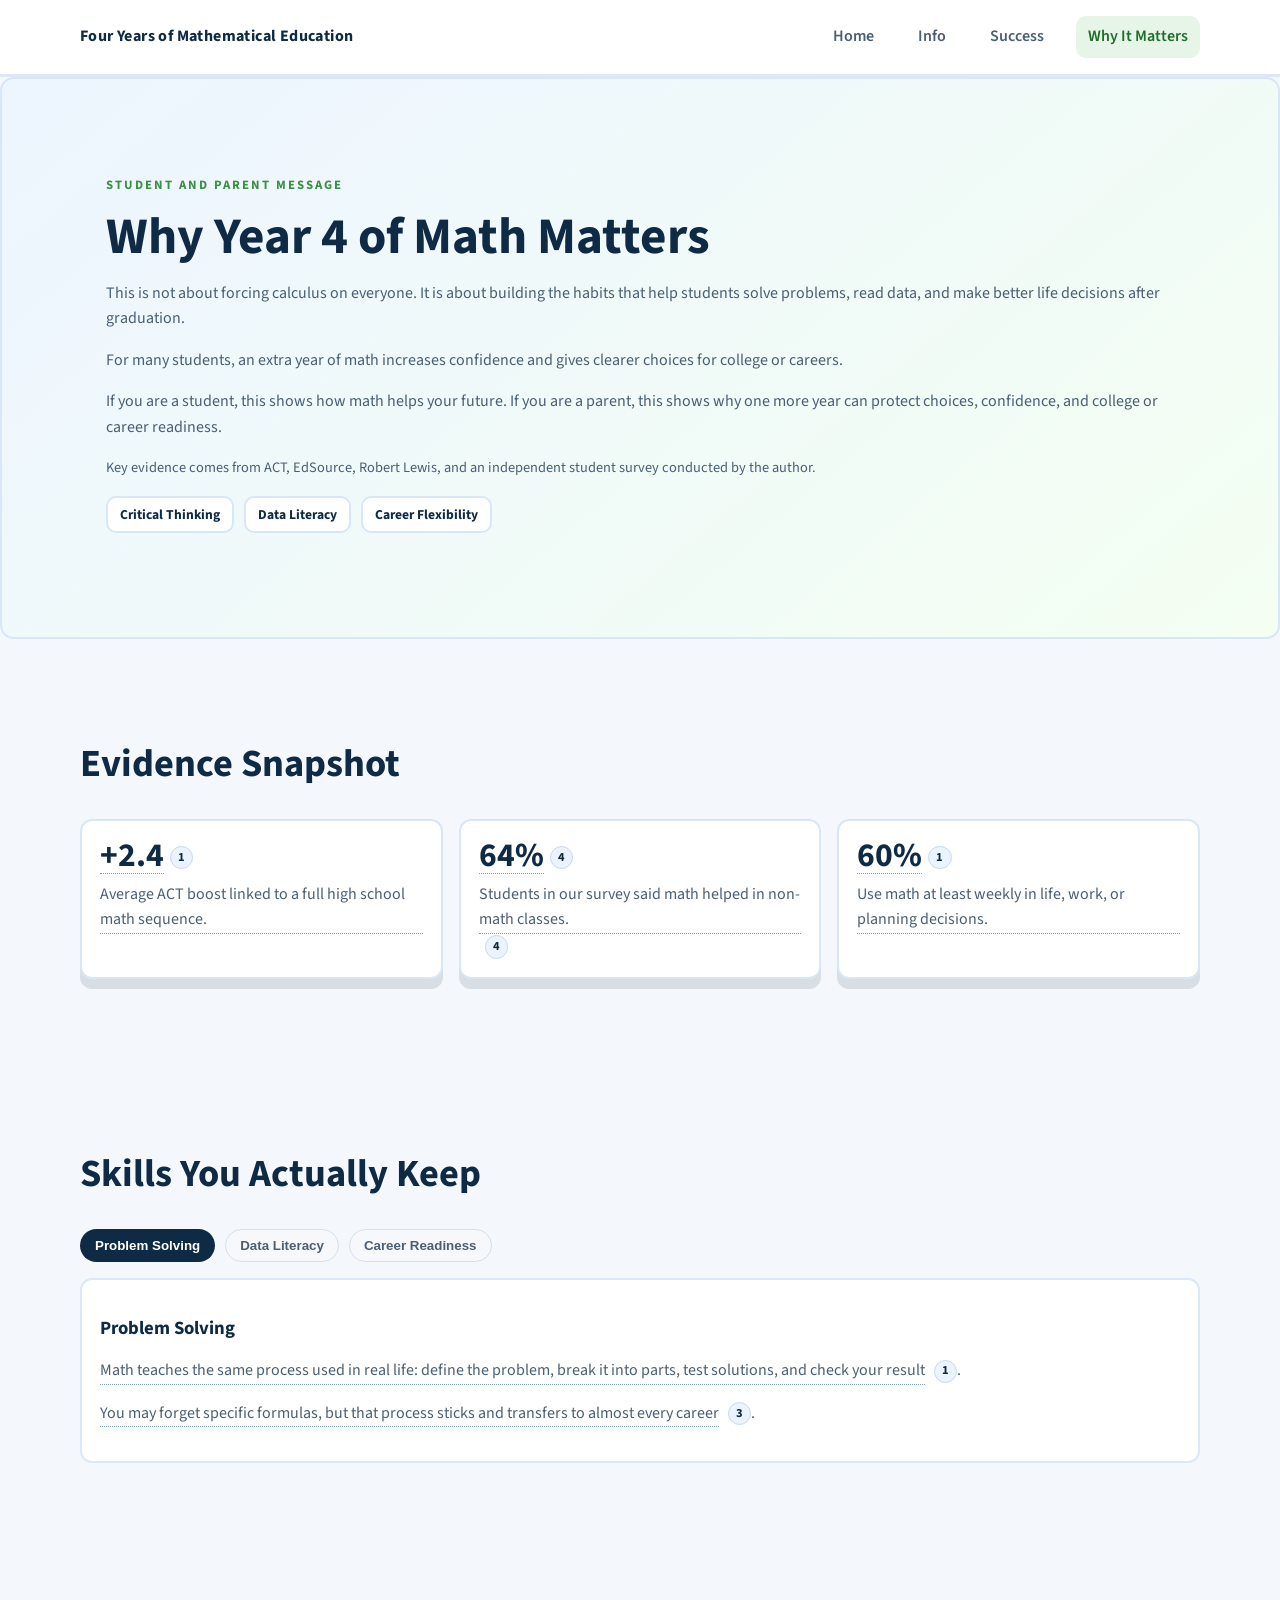
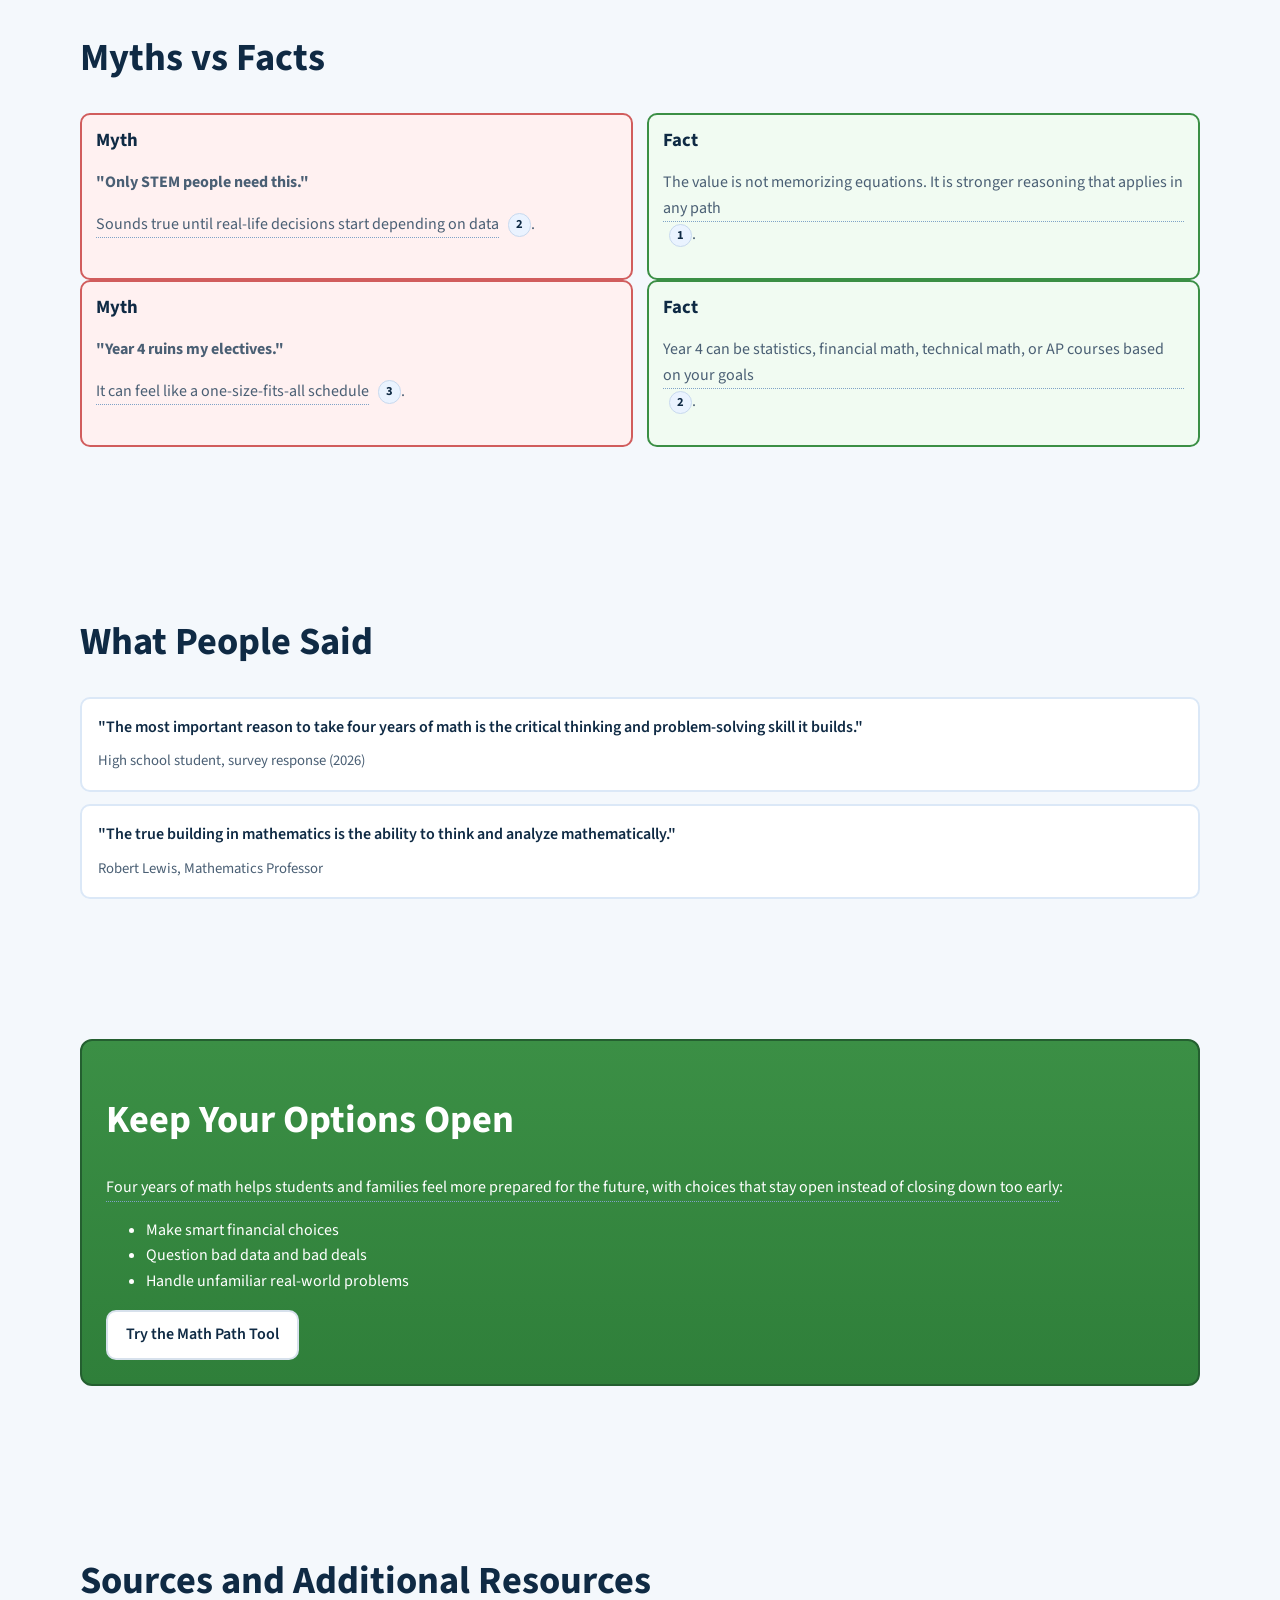
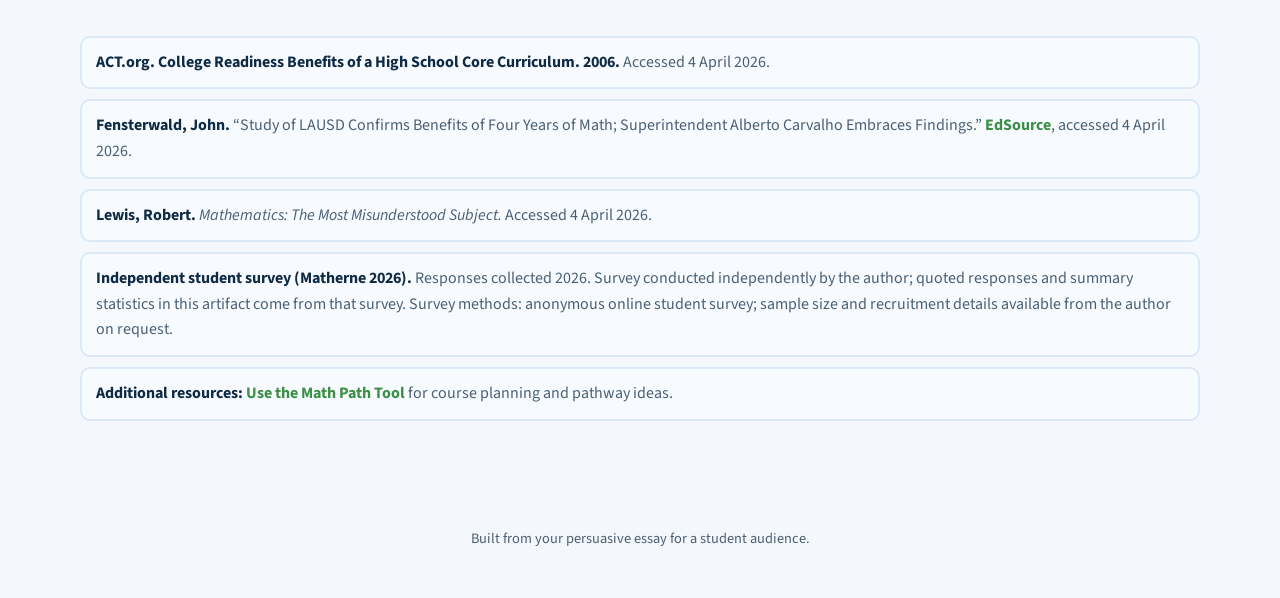
==== commit e6b1d32a: "Fix source attribution and polish myth/fact styling" ====
--- a/persuasive-artifact.html
+++ b/persuasive-artifact.html
@@ -464,7 +464,7 @@
             <strong>Lewis, Robert.</strong> <em>Mathematics: The Most Misunderstood Subject.</em> Accessed 4 April 2026.
           </div>
           <div class="source-row" id="source-survey">
-            <strong>Independent student survey (author).</strong> Responses collected 2026. Survey conducted independently by the author; quoted responses and summary statistics in this artifact come from that survey. Survey methods: anonymous online student survey; sample size and recruitment details available from the author on request.
+            <strong>Independent student survey (Matherne 2026).</strong> Responses collected 2026. Survey conducted independently by the author; quoted responses and summary statistics in this artifact come from that survey. Survey methods: anonymous online student survey; sample size and recruitment details available from the author on request.
           </div>
           <div class="source-row">
             <strong>Additional resources:</strong> <a href="success.html">Use the Math Path Tool</a> for course planning and pathway ideas.
--- a/assets/style.css
+++ b/assets/style.css
@@ -1340,8 +1340,9 @@
   padding: 16px 18px;
   border: 2px solid #e2e8f0;
   display: grid;
-  gap: 10px;
-  min-height: 100%;
+  gap: 12px;
+  min-height: 120px;
+  align-items: start;
 }
 
 .myth-block {
@@ -1350,6 +1351,27 @@
 
 .fact-block {
   border-left: 6px solid var(--forest);
+}
+
+.myth-block h3,
+.fact-block h3 {
+  margin: 0 0 6px 0;
+  font-size: 1.05rem;
+  color: var(--navy);
+  line-height: 1.15;
+}
+
+.myth-block p,
+.fact-block p {
+  margin: 0;
+  color: var(--slate);
+  font-size: 0.98rem;
+}
+
+.myth,
+.fact {
+  font-size: 0.78rem;
+  padding: 6px 10px;
 }
 
 .fact-toggle {
